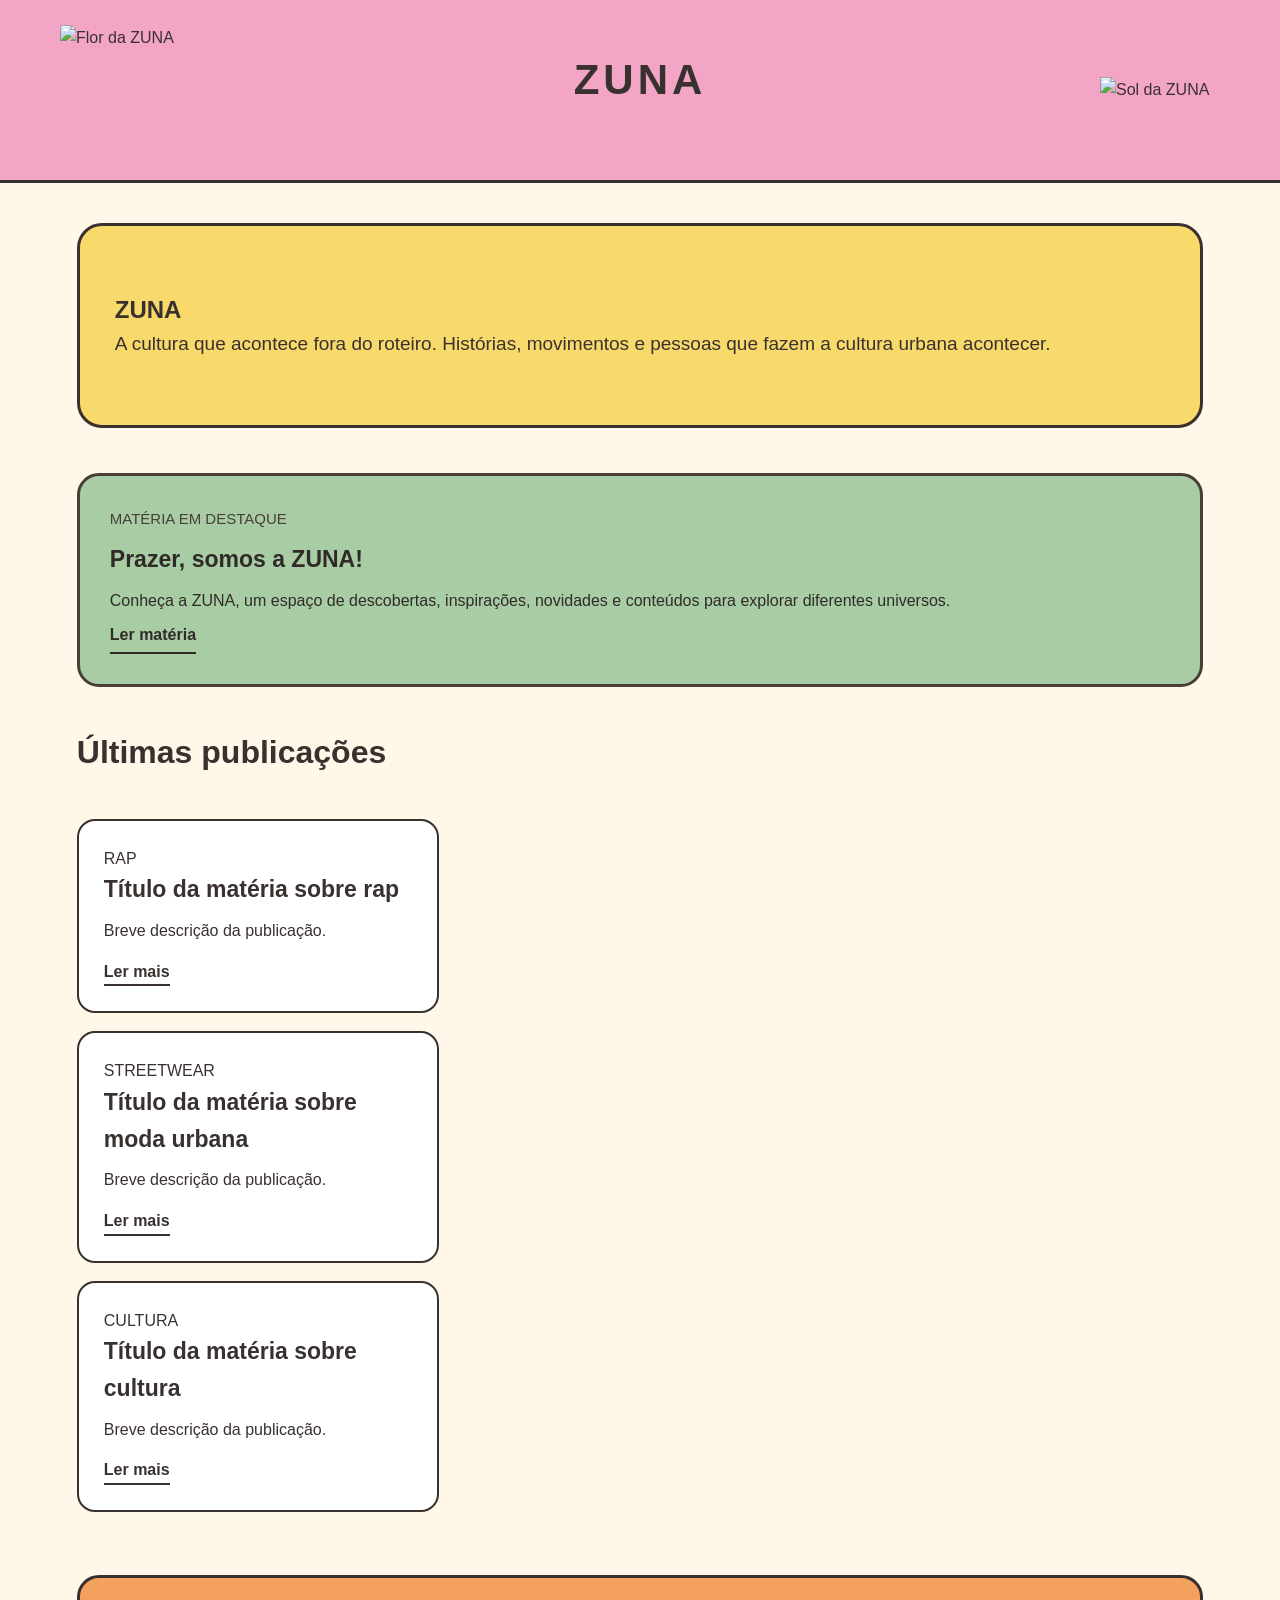
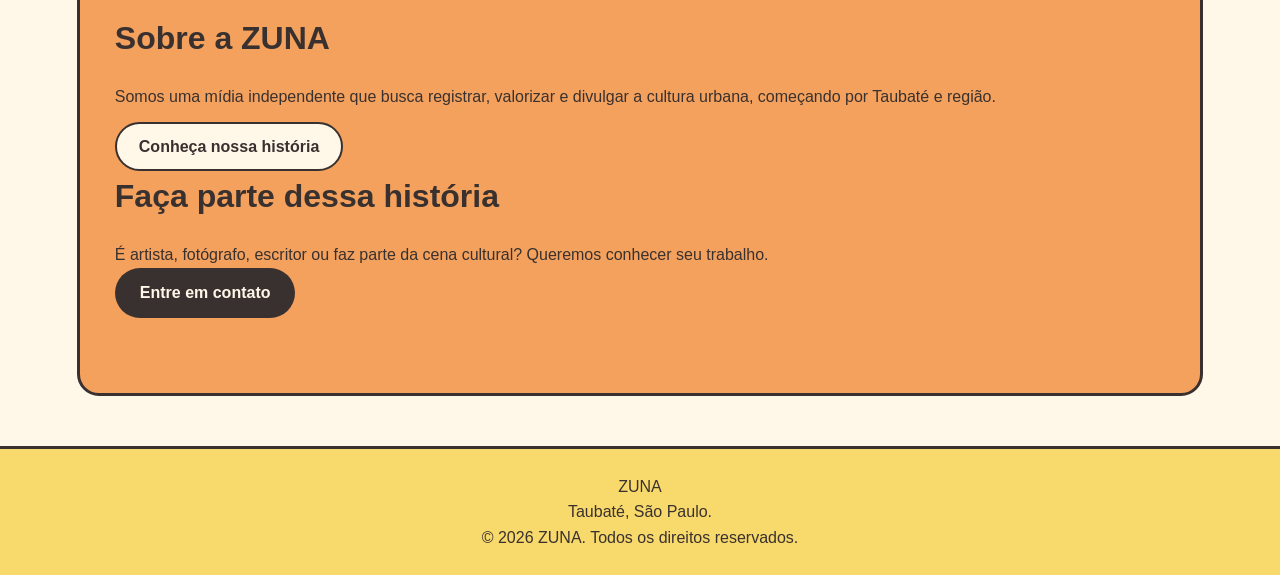
==== index.html @ 8d6f95fc "Add files via upload" ====
<!DOCTYPE html>
<html lang="pt-br">

<head>
    <meta charset="UTF-8">
    <meta name="viewport" content="width=device-width, initial-scale=1.0">

    <meta name="description" content="ZUNA — Mídia independente dedicada à cultura urbana, rap, streetwear e arte.">

    <title>ZUNA</title>

    <link rel="stylesheet" href="style.css">
</head>

<body>

    <!-- CABEÇALHO -->
<header class="cabecalho">

    <div class="mascote flor">
        <img src="imagens/flor.png" alt="Flor da ZUNA">
    </div>

    <div class="logo">
        <a href="index.html">ZUNA</a>
    </div>

    <div class="mascote sol">
        <img src="imagens/sol.png" alt="Sol da ZUNA">
    </div>

</header>

    <ul id="lista-menu" class="menu-escondido">
        <li><a href="index.html">Página inicial</a></li>
        <li><a href="paginas/rap.html">Rap</a></li>
        <li><a href="paginas/streetwear.html">Streetwear</a></li>
        <li><a href="paginas/cultura.html">Cultura</a></li>
        <li><a href="paginas/sociedade.html">Sociedade</a></li>
        <li><a href="paginas/sobre.html">Sobre</a></li>
    </ul>

</nav>

    </header>


    <!-- CONTEÚDO PRINCIPAL -->
    <main>

        <!-- APRESENTAÇÃO -->
        <section id="apresentacao">

            <h1>ZUNA</h1>

            <p>
                A cultura que acontece fora do roteiro.
                Histórias, movimentos e pessoas que fazem
                a cultura urbana acontecer.
            </p>

        </section>


        <!-- DESTAQUE PRINCIPAL -->
       <div class="destaque-card">

    <span>MATÉRIA EM DESTAQUE</span>

    <h3>Prazer, somos a ZUNA!</h3>

    <p>
        Conheça a ZUNA, um espaço de descobertas,
        inspirações, novidades e conteúdos para
        explorar diferentes universos.
    </p>

    <a href="materia.html">Ler matéria</a>

</div>


        <!-- ÚLTIMAS MATÉRIAS -->
        <section id="materias">

            <h2>Últimas publicações</h2>

            <div class="lista-materias">

                <article>
                    <span>RAP</span>

                    <h3>Título da matéria sobre rap</h3>

                    <p>Breve descrição da publicação.</p>

                    <a href="#">Ler mais</a>
                </article>


                <article>
                    <span>STREETWEAR</span>

                    <h3>Título da matéria sobre moda urbana</h3>

                    <p>Breve descrição da publicação.</p>

                    <a href="#">Ler mais</a>
                </article>


                <article>
                    <span>CULTURA</span>

                    <h3>Título da matéria sobre cultura</h3>

                    <p>Breve descrição da publicação.</p>

                    <a href="#">Ler mais</a>
                </article>

            </div>

        </section>


        <!-- SOBRE A MARCA -->
        <section id="sobre">

            <h2>Sobre a ZUNA</h2>

           <p>
    Somos uma mídia independente que busca registrar,
    valorizar e divulgar a cultura urbana, começando por
    Taubaté e região.
</p>

<a href="paginas/sobre.html" class="botao-historia">
    Conheça nossa história
</a>

        <!-- COLABORE -->
        <section id="colabore">

            <h2>Faça parte dessa história</h2>

            <p>
                É artista, fotógrafo, escritor ou faz parte
                da cena cultural? Queremos conhecer seu trabalho.
            </p>

            <a href="jessicadiogeenes@gmail.com">
               

                <a href="mailto:jessicadiogeenes@gmail.comsubject=Quero%20fazer%20parte%20da%20WMARGEM"
   class="botao-contato">
  Entre em contato
</a>
            </a>

        </section>

    </main>


    <!-- RODAPÉ -->
    <footer>

        <p>ZUNA</p>

        <p>Taubaté, São Paulo.</p>

        <p>&copy; 2026 ZUNA. Todos os direitos reservados.</p>

    </footer>


    <script src="script.js"></script>

</body>

</html>
---- style.css ----
/* ==========================
   ZUNA — IDENTIDADE VISUAL
========================== */

/* PALETA DE CORES */

:root {
    --rosa: #F4A9C7;
    --amarelo: #F8D96B;
    --verde: #A8CFA3;
    --laranja: #F4A15D;
    --creme: #FFF8E9;
    --branco: #FFFFFF;
    --texto: #39312F;
}

/* CONFIGURAÇÕES GERAIS */

* {
    margin: 0;
    padding: 0;
    box-sizing: border-box;
}

body {
    background-color: var(--creme);
    color: var(--texto);
    font-family: Arial, sans-serif;
    line-height: 1.6;
}

/* CABEÇALHO */

header {
    background-color: var(--rosa);
    padding: 25px 6%;
    border-bottom: 3px solid var(--texto);
}

header h1 {
    font-size: 42px;
    font-weight: 900;
    letter-spacing: 3px;
    margin-bottom: 15px;
}

nav {
    display: flex;
    flex-wrap: wrap;
    gap: 12px;
}

nav a {
    text-decoration: none;
    color: var(--texto);
    font-weight: bold;
    padding: 8px 15px;
    background-color: var(--creme);
    border-radius: 20px;
    transition: 0.3s;
}

nav a:hover {
    background-color: var(--amarelo);
    transform: rotate(-3deg);
}

/* CONTEÚDO PRINCIPAL */

main {
    width: 88%;
    max-width: 1200px;
    margin: 40px auto;
}

/* APRESENTAÇÃO */

#apresentacao {
    background-color: var(--amarelo);
    padding: 65px 35px;
    border: 3px solid var(--texto);
    border-radius: 25px;
    margin-bottom: 45px;
}

#apresentacao h2 {
    font-size: clamp(32px, 5vw, 55px);
    line-height: 1.1;
    max-width: 700px;
    margin-bottom: 20px;
}

#apresentacao p {
    font-size: 19px;
}

/* TÍTULOS */

section h2 {
    font-size: 32px;
    margin-bottom: 20px;
}

/* MATÉRIA EM DESTAQUE */

#destaque {
    margin-bottom: 45px;
}

#destaque article {
    background-color: var(--verde);
    padding: 30px;
    border: 3px solid var(--texto);
    border-radius: 20px;
}

article h3 {
    font-size: 23px;
    margin-bottom: 10px;
}

article p {
    margin-bottom: 15px;
}

article a {
    display: inline-block;
    color: var(--texto);
    font-weight: bold;
    text-decoration: none;
    border-bottom: 2px solid var(--texto);
}

/* ÚLTIMAS PUBLICAÇÕES */

/* ORGANIZAÇÃO DAS MATÉRIAS */

#materias {
    display: grid;
    grid-template-columns: repeat(3, 1fr);
    gap: 20px;
    margin-bottom: 45px;
}

#materias h2 {
    grid-column: 1 / -1;
}

#materias article {
    background-color: var(--branco);
    border: 2px solid var(--texto);
    border-radius: 18px;
    padding: 25px;
    margin-bottom: 0;
    transition: 0.3s;
}

#materias {
    margin-bottom: 45px;
}

#materias article {
    background-color: var(--branco);
    border: 2px solid var(--texto);
    border-radius: 18px;
    padding: 25px;
    margin-bottom: 18px;
    transition: 0.3s;
}

#materias article:hover {
    transform: translateY(-5px);
    background-color: var(--rosa);
}

/* SOBRE */

#sobre {
    background-color: var(--laranja);
    padding: 35px;
    border: 3px solid var(--texto);
    border-radius: 22px;
    margin-bottom: 40px;
}

/* CONTATO */

#contato {
    background-color: var(--rosa);
    padding: 35px;
    border: 3px solid var(--texto);
    border-radius: 22px;
}

/* RODAPÉ */

footer {
    background-color: var(--amarelo);
    padding: 25px;
    text-align: center;
    border-top: 3px solid var(--texto);
    margin-top: 50px;
}

/* PÁGINAS INTERNAS */

main section {
    margin-bottom: 40px;
}

main section article {
    background-color: var(--verde);
    padding: 25px;
    border: 2px solid var(--texto);
    border-radius: 18px;
}

/* CELULAR */

@media (max-width: 600px) {    
     #materias {
        grid-template-columns: 1fr;
    }

    header h1 {
        font-size: 32px;
    }

    nav {
        gap: 8px;
    }

    nav a {
        font-size: 13px;
        padding: 7px 11px;
    }

    main {
        width: 92%;
    }

    #apresentacao {
        padding: 40px 22px;
    }

    #apresentacao h2 {
        font-size: 35px;
    }

}

/* CABEÇALHO WARGEM */

header {
    display: block;
    text-align: left;
}

header h1 {
    width: 100%;
    text-align: center;
    font-size: 42px;
    font-weight: 900;
    letter-spacing: 4px;
    margin-bottom: 15px;
}

header h1 a,
header > a {
    color: var(--texto);
    text-decoration: none;
    font-size: inherit;
    font-weight: 900;
    letter-spacing: 4px;
}

nav {
    justify-content: flex-start;
}

.cabecalho {
    display: flex;
    justify-content: space-between;
    align-items: center;
    padding: 25px 50px;
    background-color: #f3a5c5;
}

.logo {
    flex: 1;
    text-align: center;
}

.logo a {
    text-decoration: none;
    color: #292929;
    font-size: 45px;
    font-weight: bold;
}

.mascote {
    width: 150px;
    display: flex;
    justify-content: center;
}

.mascote img {
    width: 130px;
    height: 130px;
    object-fit: contain;
}

/* LOGOTIPO */

.logo {
    width: 100%;
    text-align: center;
    margin-bottom: 20px;
}

.logo a {
    color: var(--texto);
    text-decoration: none;
    font-size: 42px;
    font-weight: 900;
    letter-spacing: 4px;
    display: inline-block;
}

/* MENU */

header {
    display: block;
}

nav {
    justify-content: flex-start;
}

.botao-contato {
    display: inline-block;
    background-color: var(--texto);
    color: var(--creme);
    padding: 12px 25px;
    border-radius: 25px;
    text-decoration: none;
    font-weight: bold;
    transition: 0.3s;
}

.botao-contato:hover {
    background-color: var(--laranja);
    color: var(--texto);
    transform: translateY(-3px);
}

/* MENU SUSPENSO */

.menu {
    position: relative;
}

#botao-menu {
    background-color: var(--creme);
    color: var(--texto);
    border: none;
    border-radius: 20px;
    padding: 10px 18px;
    font-size: 16px;
    font-weight: bold;
    cursor: pointer;
}

#lista-menu {
    position: absolute;
    top: 45px;
    left: 0;
    background-color: var(--creme);
    list-style: none;
    padding: 10px;
    border: 2px solid var(--texto);
    border-radius: 15px;
    min-width: 160px;
    z-index: 10;
}

#lista-menu li {
    margin: 5px 0;
}

#lista-menu a {
    display: block;
    color: var(--texto);
    text-decoration: none;
    padding: 8px;
    border-radius: 10px;
}

#lista-menu a:hover {
    background-color: var(--amarelo);
}

.menu-escondido {
    display: none;
}

.menu-aberto {
    display: block;
}

/* LINKS DO SITE */

a {
    color: var(--texto);
    text-decoration: none;
}

a:visited {
    color: var(--texto);
}

a:hover {
    color: var(--laranja);
}

/* BOTÃO CONHEÇA NOSSA HISTÓRIA */

.botao-historia {
    display: inline-block;
    background-color: var(--creme);
    color: var(--texto);
    padding: 10px 22px;
    margin-top: 12px;
    border: 2px solid var(--texto);
    border-radius: 25px;
    font-weight: bold;
    text-decoration: none;
    transition: 0.3s;
}

.botao-historia:hover {
    background-color: var(--amarelo);
    color: var(--texto);
    transform: translateY(-3px);
}

/* MASCOTES WMARGEM */

.mascotes {
    display: flex;
    justify-content: center;
    margin: 15px auto;
}

.mascotes img {
    width: 280px;
    max-width: 80%;
    height: auto;
}

/* MASCOTES INTERATIVOS */

.mascotes-piscando {
    width: 420px;
    max-width: 90%;
    aspect-ratio: 7 / 8;

    margin: 20px auto;

    background-image: url("imagens/Flor e Sol em Estilo Doodle.png");
    background-size: 200% 100%;
    background-position: left top;
    background-repeat: no-repeat;

    cursor: pointer;
    transition: background-position 0.1s;
}

/* PISCADINHA */

.mascotes-piscando:hover {
    background-position: right top;
}

/* PÁGINA DA MATÉRIA */

.materia-completa {
    max-width: 850px;
    margin: 60px auto;
    padding: 50px;
    background-color:var(--verde);
    border-radius: 20px;
    line-height: 1.8;
}

.materia-completa span {
    color: #000000;
    font-size: 13px;
    font-weight: bold;
    letter-spacing: 2px;
}

.materia-completa h1 {
    font-size: 42px;
    color: #333;
    margin: 20px 0;
}

.materia-completa p {
    font-size: 17px;
    color: #555;
    margin-bottom: 20px;
}

.materia-completa h2 {
    color: #000000;
    margin-top: 35px;
}

.materia-completa a {
    display: inline-block;
    margin-top: 25px;
    color: #000000;
    text-decoration: none;
    font-weight: bold;
}

/* CARD DA MATÉRIA EM DESTAQUE */

.destaque-card {
    background-color: #a8cda5;
    border: 3px solid #493d38;
    border-radius: 22px;
    padding: 30px;
    margin: 25px 0 40px;
    transition: transform 0.3s ease;
}

.destaque-card:hover {
    transform: translateY(-4px);
}

.destaque-card span {
    font-size: 15px;
    color: #493d38;
}

.destaque-card h3 {
    font-size: 23px;
    margin: 10px 0;
    color: #302a28;
}

.destaque-card p {
    font-size: 16px;
    line-height: 1.6;
    color: #302a28;
}

.destaque-card a {
    display: inline-block;
    margin-top: 8px;
    color: #302a28;
    font-weight: bold;
    text-decoration: none;
    border-bottom: 2px solid #302a28;
    padding-bottom: 5px;
}

.mascote.sol {
    display: flex;
    justify-content: flex-end;
    align-items: center;
}

.mascote.sol img {
    width: 130px;
    height: auto;
    object-fit: contain;
}

/* INTERAÇÃO DOS MASCOTES */

.mascote img {
    transition: transform 0.3s ease;
    cursor: pointer;
}

.mascote img:hover {
    animation: piscar 0.35s ease;
}

@keyframes piscar {
    0% {
        transform: scaleY(1);
    }

    40% {
        transform: scaleY(0.08);
    }

    70% {
        transform: scaleY(1);
    }

    100% {
        transform: scaleY(1);
    }
}
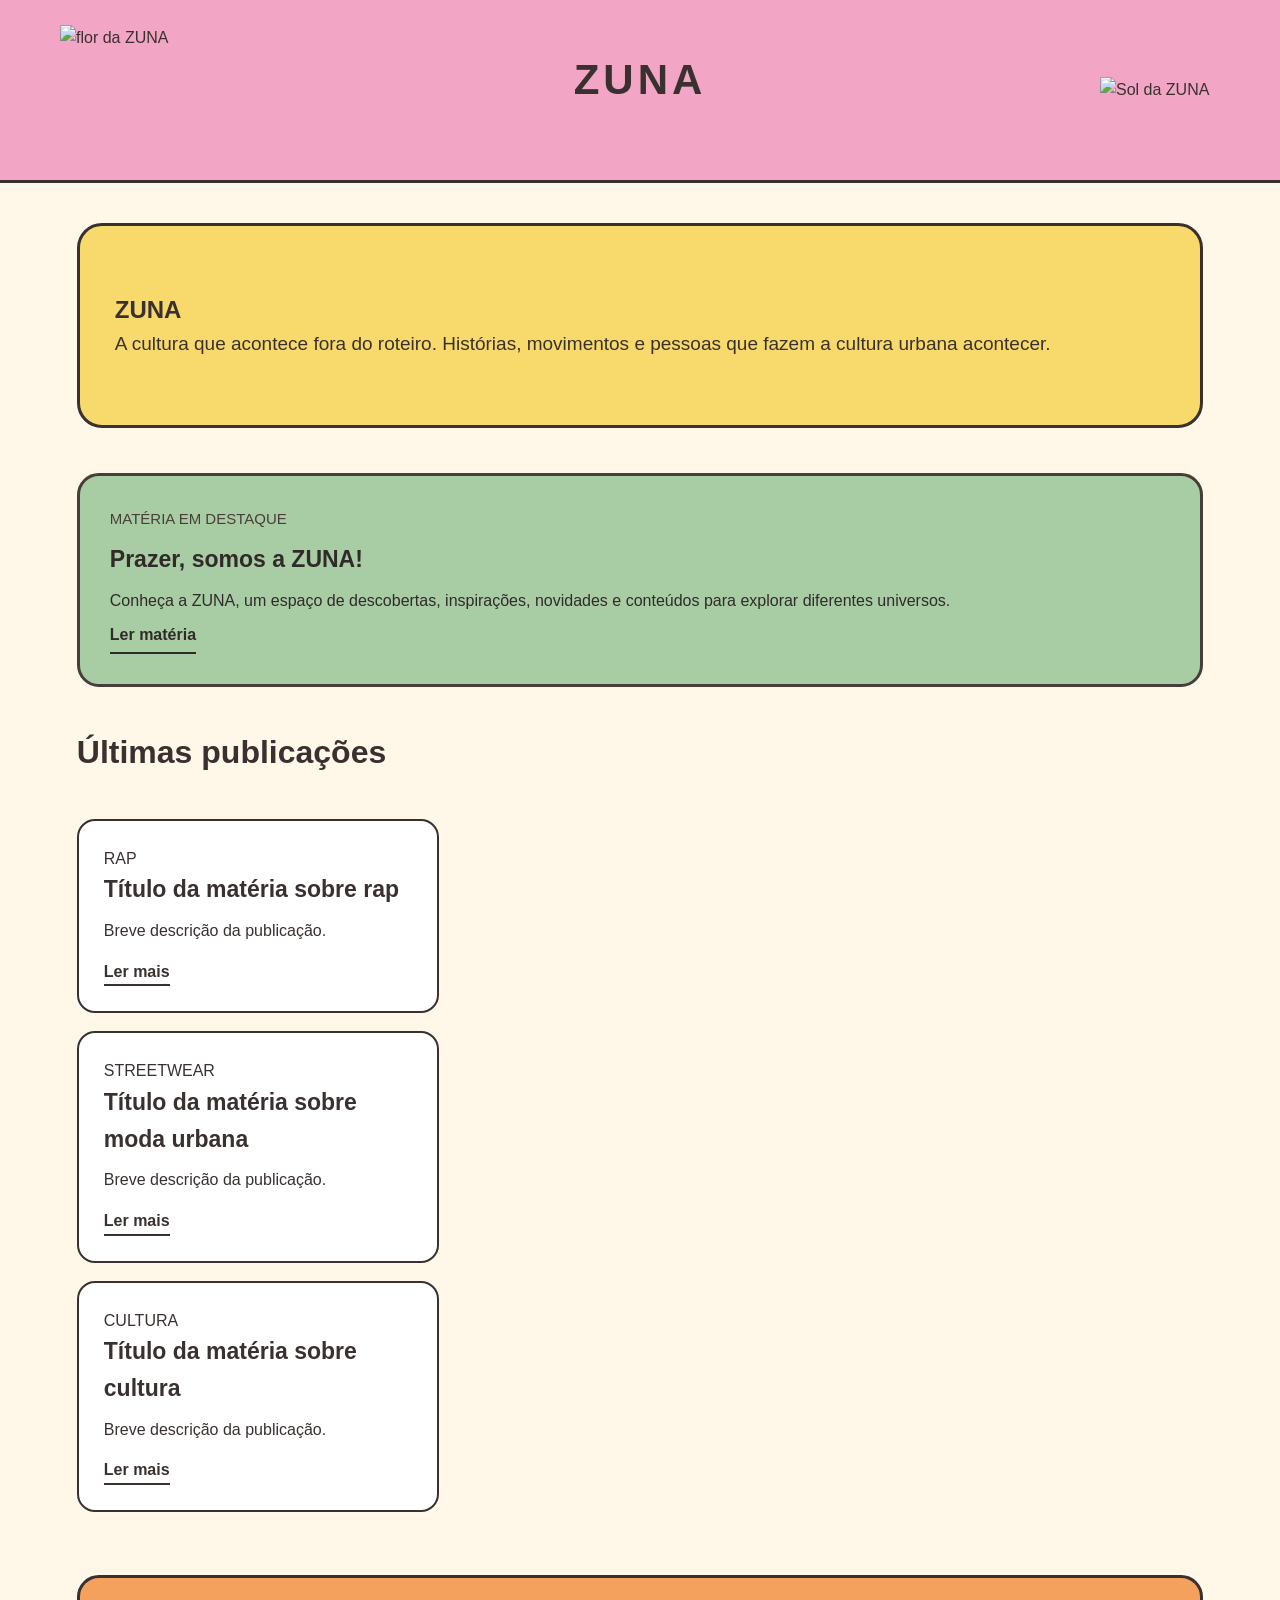
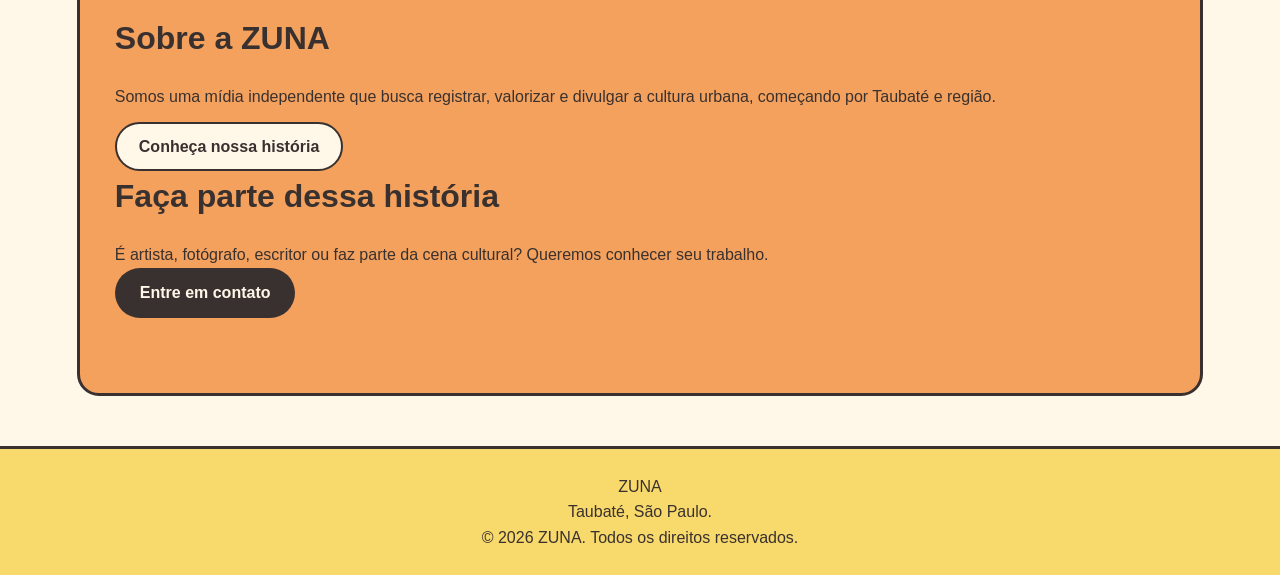
==== commit 047ccefb: "Update index.html" ====
--- a/index.html
+++ b/index.html
@@ -19,7 +19,7 @@
 <header class="cabecalho">
 
     <div class="mascote flor">
-        <img src="imagens/flor.png" alt="Flor da ZUNA">
+        <img src="imagens/flor.png" alt="flor da ZUNA">
     </div>
 
     <div class="logo">
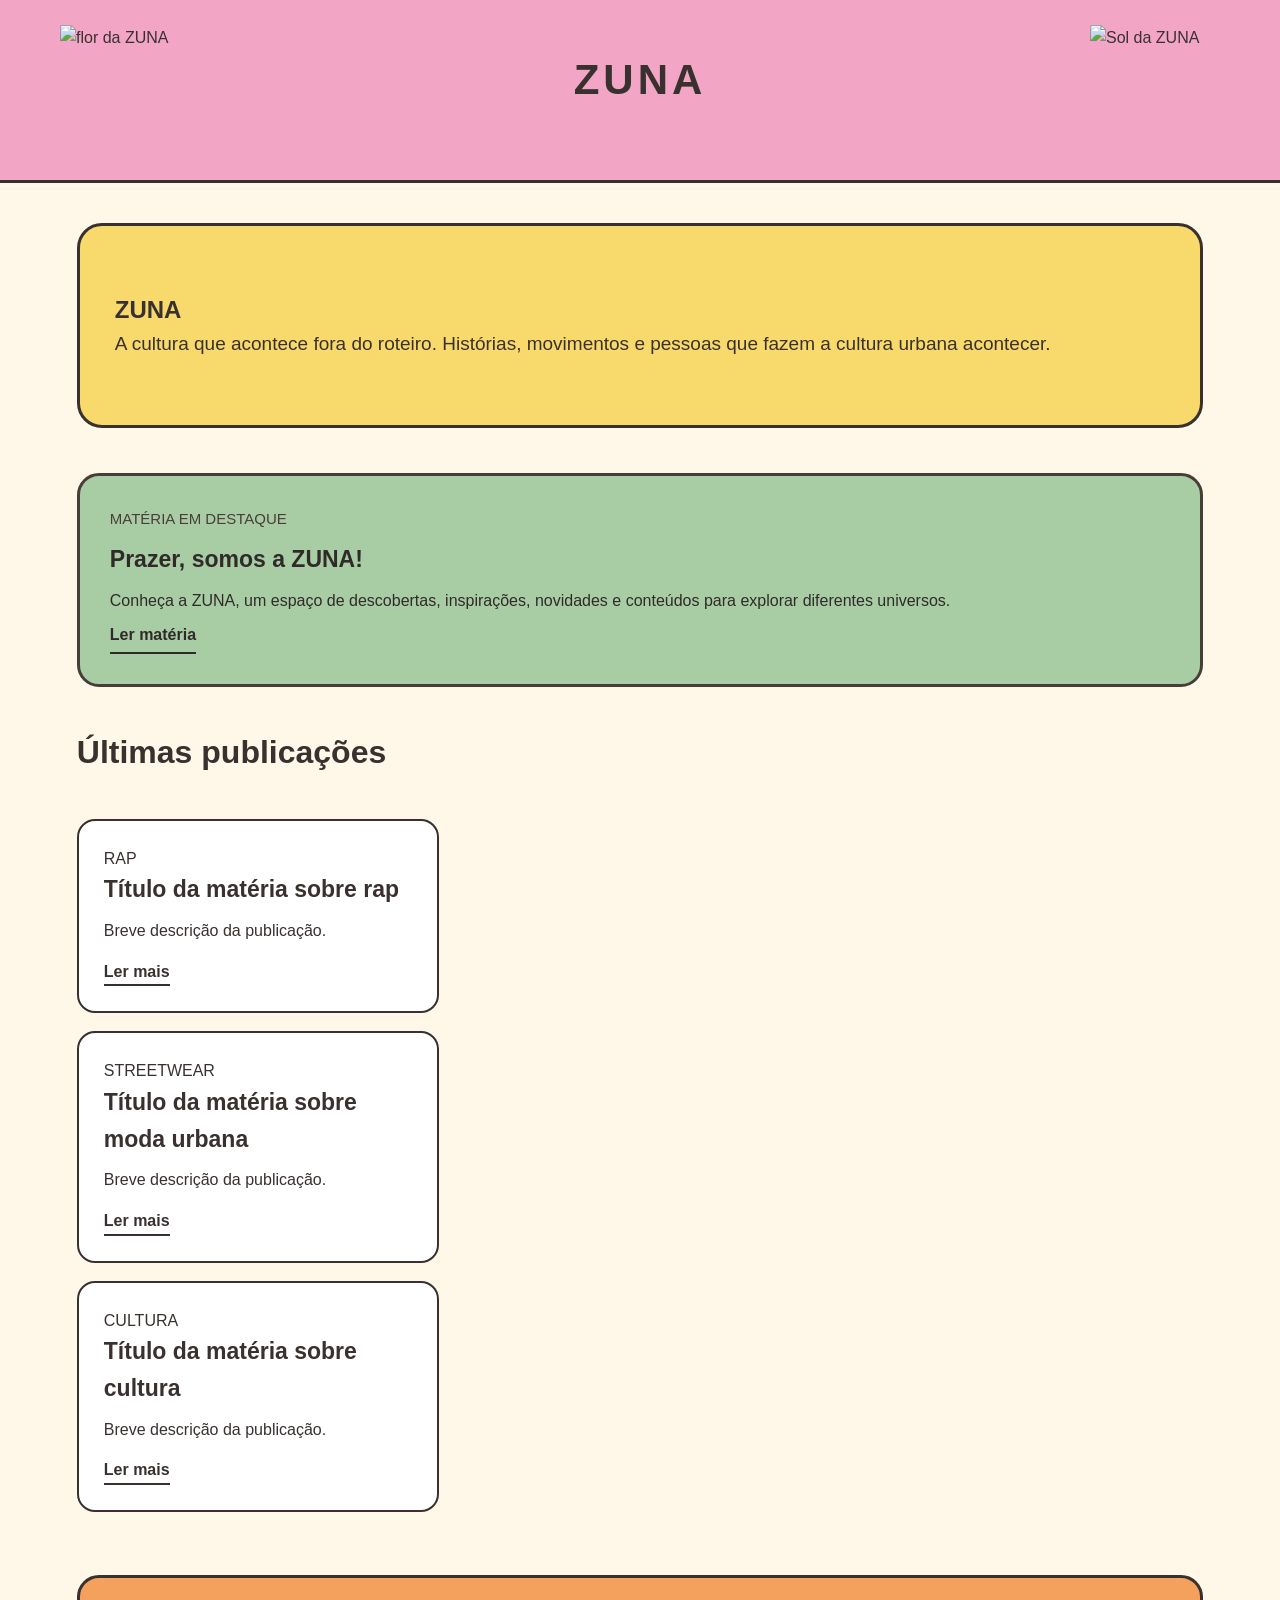
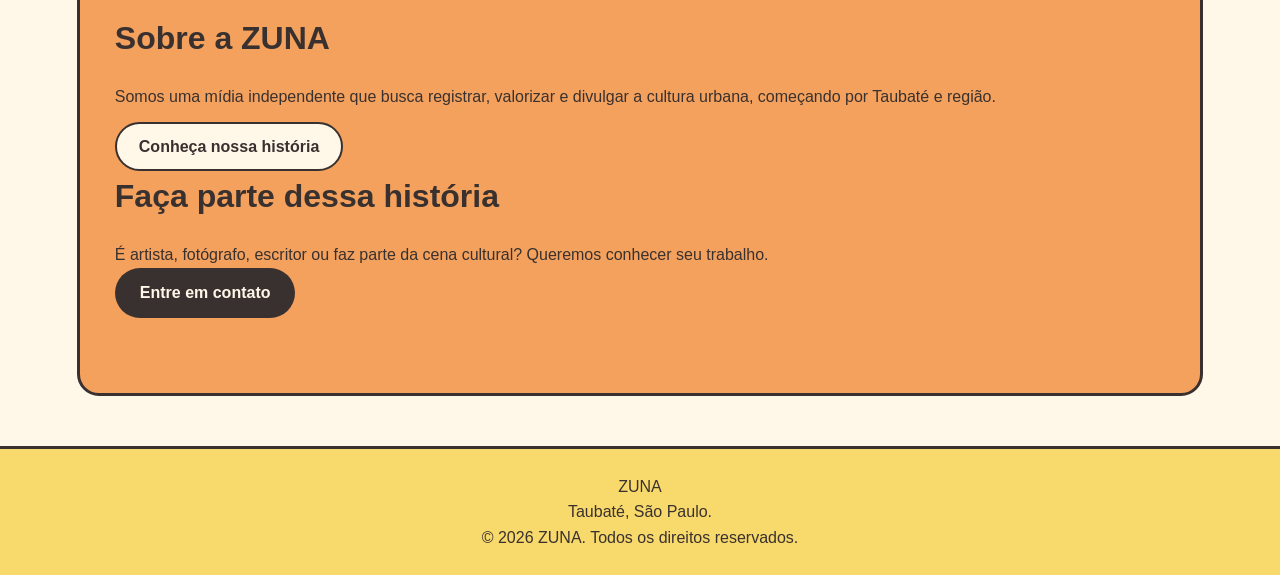
==== commit ce1c4b1c: "Update index.html" ====
--- a/index.html
+++ b/index.html
@@ -26,8 +26,8 @@
         <a href="index.html">ZUNA</a>
     </div>
 
-    <div class="mascote sol">
-        <img src="imagens/sol.png" alt="Sol da ZUNA">
+    <div class="mascote Sol">
+        <img src="imagens/Sol.png" alt="Sol da ZUNA">
     </div>
 
 </header>
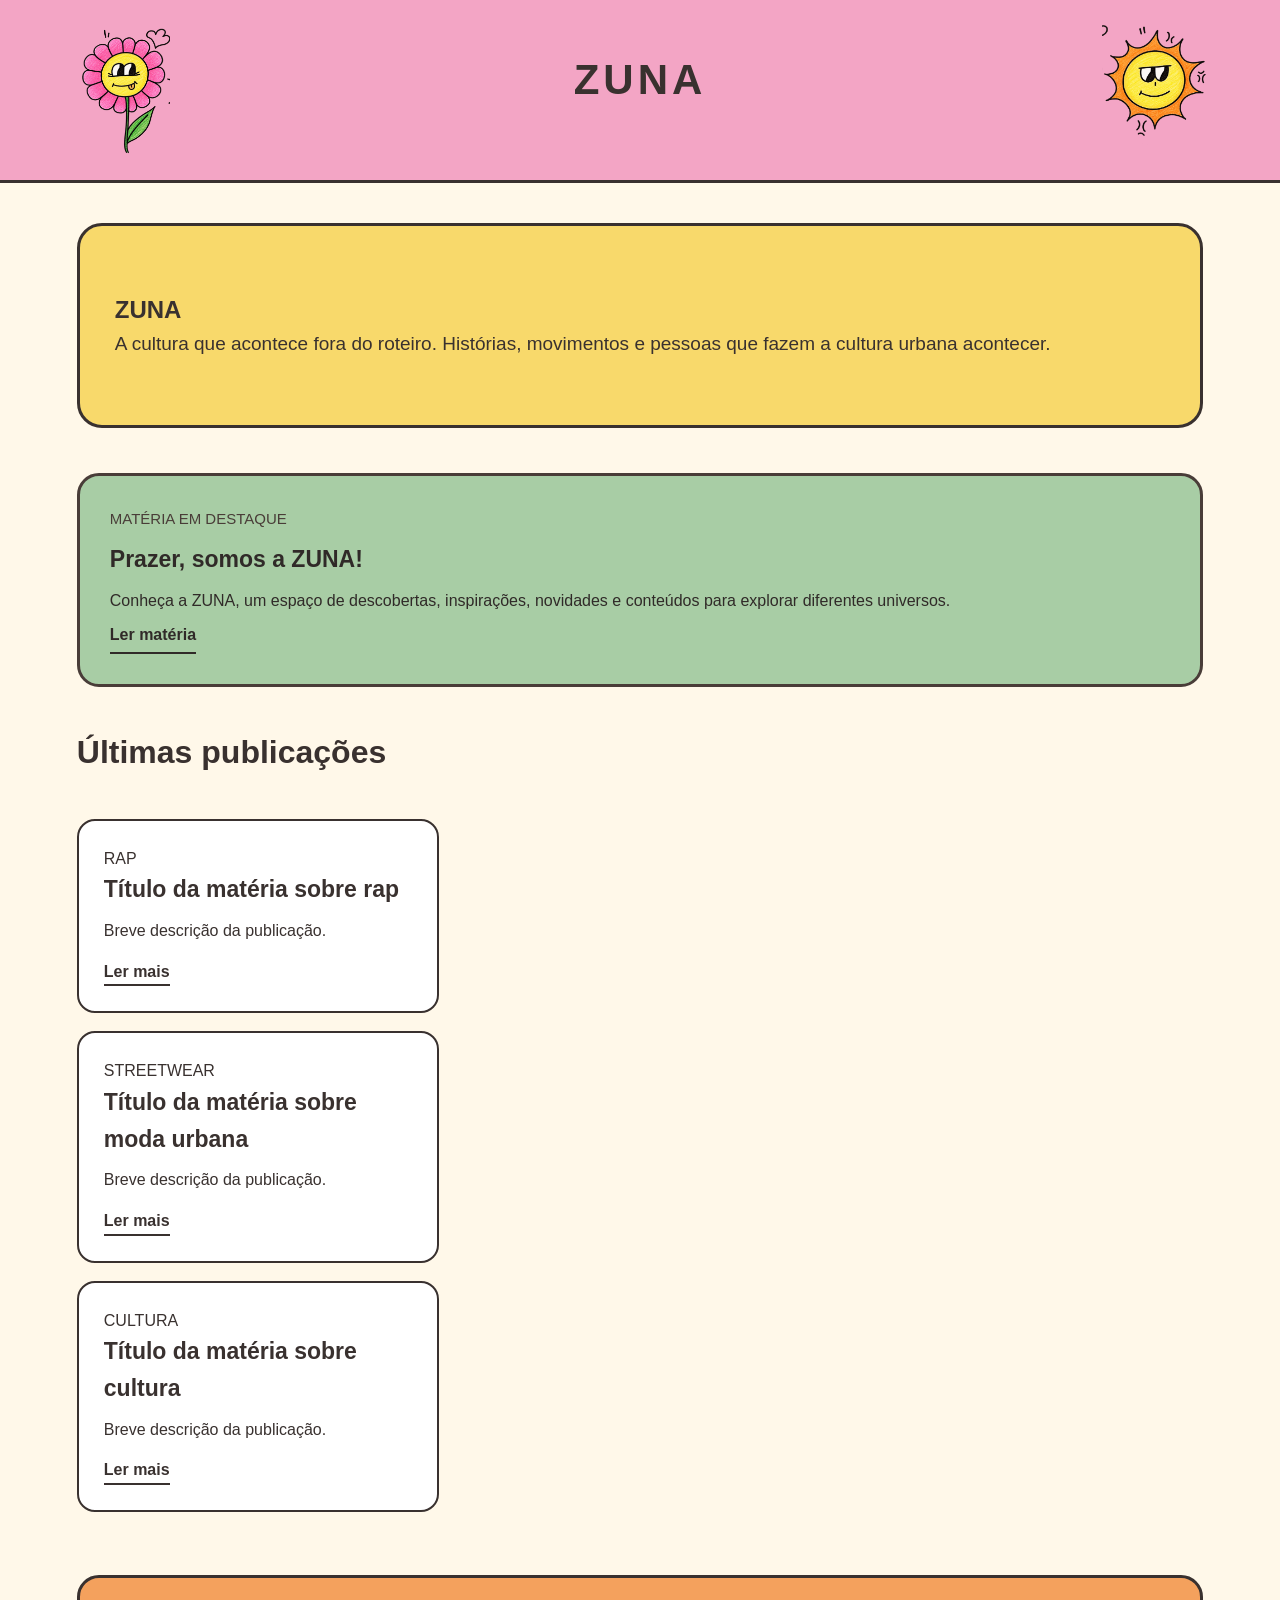
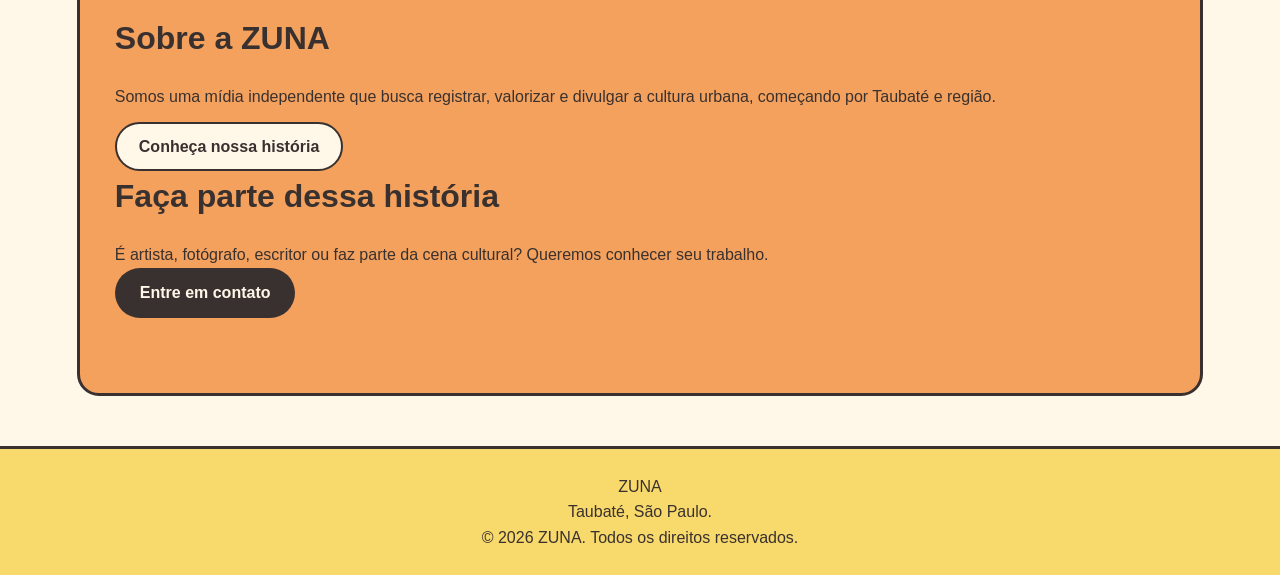
==== commit 2b87d6aa: "Update index.html" ====
--- a/index.html
+++ b/index.html
@@ -19,7 +19,7 @@
 <header class="cabecalho">
 
     <div class="mascote flor">
-        <img src="imagens/flor.png" alt="flor da ZUNA">
+       <img src="flor.png" alt="flor da ZUNA">
     </div>
 
     <div class="logo">
@@ -27,7 +27,7 @@
     </div>
 
     <div class="mascote Sol">
-        <img src="imagens/Sol.png" alt="Sol da ZUNA">
+      <img src="Sol.png" alt="Sol da ZUNA">
     </div>
 
 </header>
